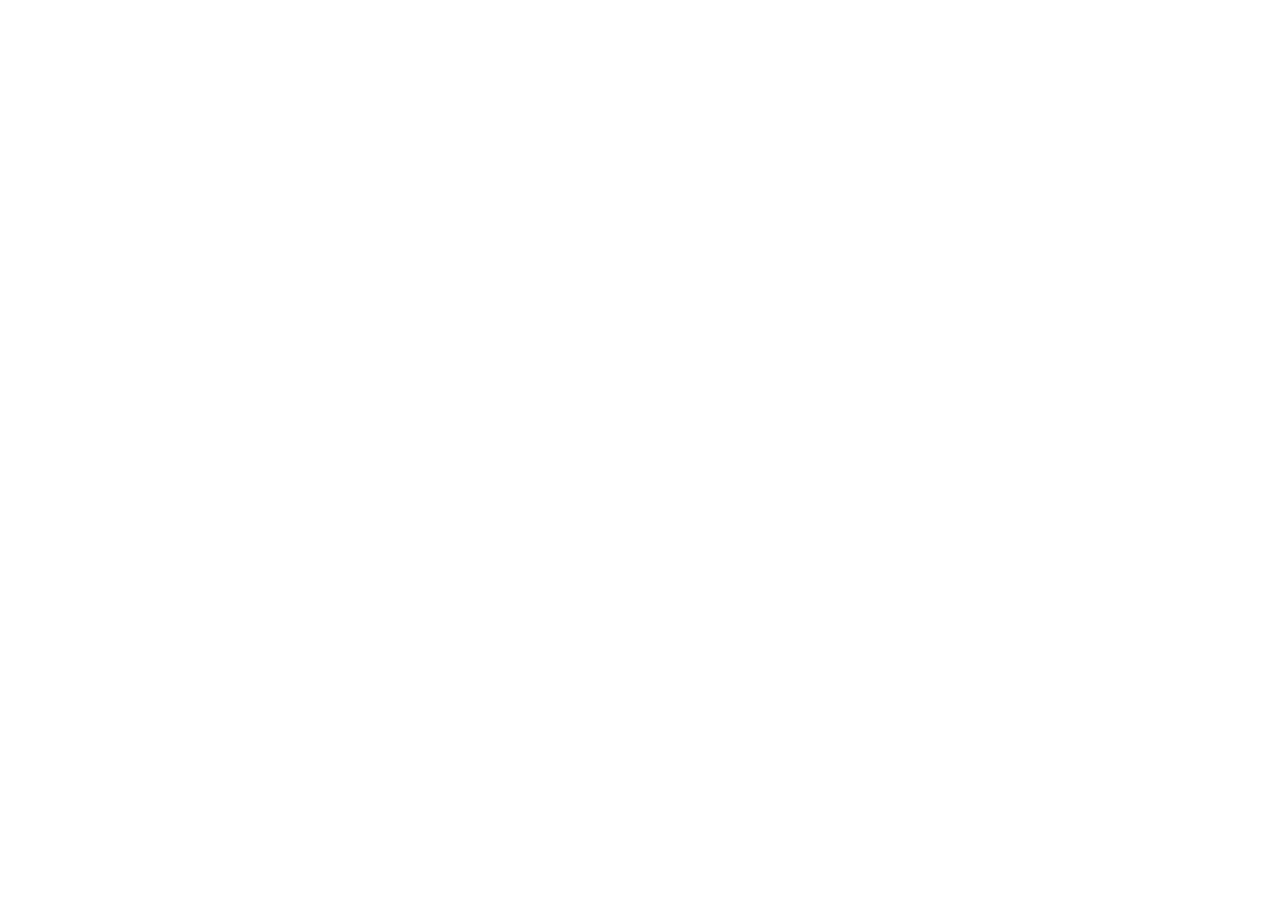
==== sounds.html @ c8763232 "new new" ====
<!DOCTYPE html>
<html lang="en">
<head>
    <meta charset="UTF-8">
    <meta name="viewport" content="width=device-width, initial-scale=1.0">
    <title>Document</title>
    <link rel="stylesheet" href="sounds_style.css">
</head>
<body>
    
</body>
</html>
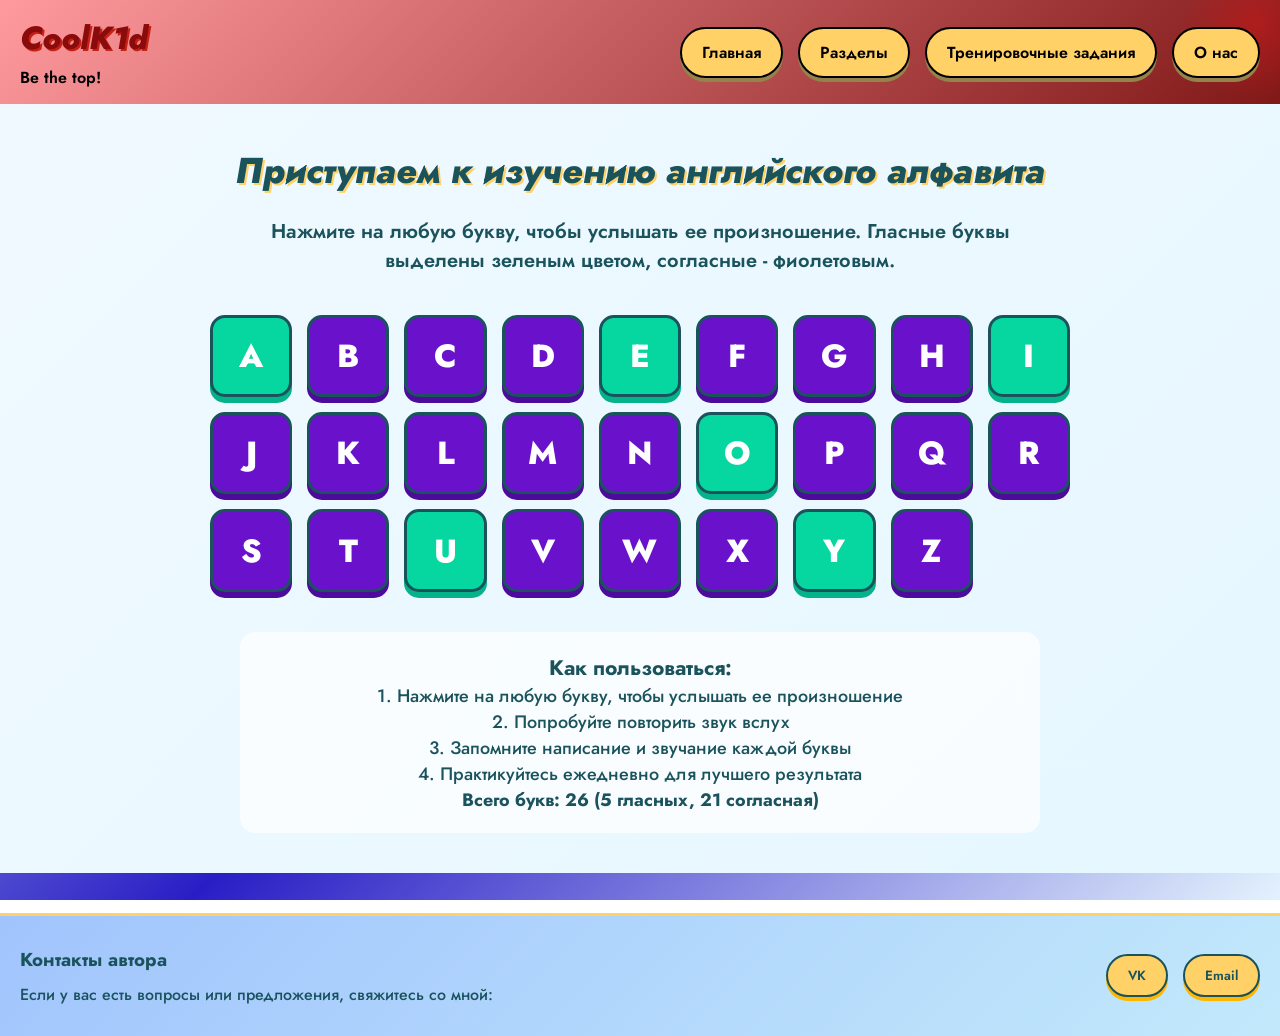
==== commit 995ec543: "Add files via upload" ====
--- a/sounds.html
+++ b/sounds.html
@@ -1,12 +1,195 @@
 <!DOCTYPE html>
-<html lang="en">
+<html lang="ru">
 <head>
     <meta charset="UTF-8">
     <meta name="viewport" content="width=device-width, initial-scale=1.0">
-    <title>Document</title>
+    <title>CoolK1d - Буквы и звуки английского языка</title>
+    <link rel="stylesheet" href="main.css">
     <link rel="stylesheet" href="sounds_style.css">
 </head>
+<script src="sounds.js"></script>
 <body>
+    <!-- Шапка сайта -->
+    <header class="header-kids">
+        <div class="container header-content">
+            <!-- Логотип -->
+            <div class="logo-kids">
+                <h1>CoolK1d</h1>
+                <p>Be the top!</p>
+            </div>
+            
+            <!-- Навигационное меню -->
+            <nav class="nav-kids">
+                <ul>
+                    <li><a href="index.html" class="nav-link">Главная</a></li>
+                    <li><a href="index.html#sections" class="nav-link">Разделы</a></li>
+                    <li><a href="#" class="nav-link">Тренировочные задания</a></li>
+                    <li><a href="#" class="nav-link">О нас</a></li>
+                </ul>
+            </nav>
+        </div>
+    </header>
+
+    <!-- Основной контент -->
+    <main class="alphabet-section">
+        <div class="container">
+            <h1 class="alphabet-title">Приступаем к изучению английского алфавита</h1>
+            <p class="alphabet-subtitle">Нажмите на любую букву, чтобы услышать ее произношение. Гласные буквы выделены зеленым цветом, согласные - фиолетовым.</p>
+            
+            <!-- Аудио элементы для каждой буквы (скрыты) -->
+            <div style="display: none;">
+                <audio id="audio-A" preload="auto">
+                    <source src="sounds_letters/a.mp3" type="audio/mpeg">
+                </audio>
+                <audio id="audio-B" preload="auto">
+                    <source src="sounds_letters/letter-b.mp3" type="audio/mpeg">
+                </audio>
+                <audio id="audio-C" preload="auto">
+                    <source src="sounds_letters/letter-c.mp3" type="audio/mpeg">
+                </audio>
+                <audio id="audio-D" preload="auto">
+                    <source src="sounds_letters/letter-d.mp3" type="audio/mpeg">
+                </audio>
+                <audio id="audio-E" preload="auto">
+                    <source src="sounds_letters/letter-e.mp3" type="audio/mpeg">
+                </audio>
+                <audio id="audio-F" preload="auto">
+                    <source src="sounds_letters/letter-f.mp3" type="audio/mpeg">
+                </audio>
+                <audio id="audio-G" preload="auto">
+                    <source src="sounds_letters/letter-g.mp3" type="audio/mpeg">
+                </audio>
+                <audio id="audio-H" preload="auto">
+                    <source src="sounds_letters/letter-h.mp3" type="audio/mpeg">
+                </audio>
+                <audio id="audio-I" preload="auto">
+                    <source src="sounds_letters/letter-i.mp3" type="audio/mpeg">
+                </audio>
+                <audio id="audio-J" preload="auto">
+                    <source src="sounds_letters/letter-j.mp3" type="audio/mpeg">
+                </audio>
+                <audio id="audio-K" preload="auto">
+                    <source src="sounds_letters/letter-k.mp3" type="audio/mpeg">
+                </audio>
+                <audio id="audio-L" preload="auto">
+                    <source src="sounds_letters/letter-l.mp3" type="audio/mpeg">
+                </audio>
+                <audio id="audio-M" preload="auto">
+                    <source src="sounds_letters/letter-m.mp3" type="audio/mpeg">
+                </audio>
+                <audio id="audio-N" preload="auto">
+                    <source src="sounds_letters/letter-n.mp3" type="audio/mpeg">
+                </audio>
+                <audio id="audio-O" preload="auto">
+                    <source src="sounds_letters/letter-o.mp3" type="audio/mpeg">
+                </audio>
+                <audio id="audio-P" preload="auto">
+                    <source src="sounds_letters/letter-p.mp3" type="audio/mpeg">
+                </audio>
+                <audio id="audio-Q" preload="auto">
+                    <source src="sounds_letters/letter-q.mp3" type="audio/mpeg">
+                </audio>
+                <audio id="audio-R" preload="auto">
+                    <source src="sounds_letters/letter-r.mp3" type="audio/mpeg">
+                </audio>
+                <audio id="audio-S" preload="auto">
+                    <source src="sounds_letters/letter-s.mp3" type="audio/mpeg">
+                </audio>
+                <audio id="audio-T" preload="auto">
+                    <source src="sounds_letters/letter-t.mp3" type="audio/mpeg">
+                </audio>
+                <audio id="audio-U" preload="auto">
+                    <source src="sounds_letters/letter-u.mp3" type="audio/mpeg">
+                </audio>
+                <audio id="audio-V" preload="auto">
+                    <source src="sounds_letters/letter-v.mp3" type="audio/mpeg">
+                </audio>
+                <audio id="audio-W" preload="auto">
+                    <source src="sounds_letters/letter-w.mp3" type="audio/mpeg">
+                </audio>
+                <audio id="audio-X" preload="auto">
+                    <source src="sounds_letters/letter-x.mp3" type="audio/mpeg">
+                </audio>
+                <audio id="audio-Y" preload="auto">
+                    <source src="sounds_letters/letter-y.mp3" type="audio/mpeg">
+                </audio>
+                <audio id="audio-Z" preload="auto">
+                    <source src="sounds_letters/letter-z.mp3" type="audio/mpeg">
+                </audio>
+            </div>
+            
+            <!-- Кнопки с буквами алфавита -->
+            <div class="alphabet-grid">
+                <!-- Гласные буквы -->
+                <button class="letter-btn vowel" onclick="playSoundAndShowAnimal('A', this)" title="Буква A. Нажмите, чтобы услышать произношение">A</button>
+                <button class="letter-btn consonant" onclick="playSoundAndShowAnimal('B', this)" title="Буква B. Нажмите, чтобы услышать произношение">B</button>
+                <button class="letter-btn consonant" onclick="playSoundAndShowAnimal('C', this)" title="Буква C. Нажмите, чтобы услышать произношение">C</button>
+                <button class="letter-btn consonant" onclick="playSoundAndShowAnimal('D', this)" title="Буква D. Нажмите, чтобы услышать произношение">D</button>
+                <button class="letter-btn vowel" onclick="playSoundAndShowAnimal('E', this)" title="Буква E. Нажмите, чтобы услышать произношение">E</button>
+                <button class="letter-btn consonant" onclick="playSoundAndShowAnimal('F', this)" title="Буква F. Нажмите, чтобы услышать произношение">F</button>
+                <button class="letter-btn consonant" onclick="playSoundAndShowAnimal('G', this)" title="Буква G. Нажмите, чтобы услышать произношение">G</button>
+                <button class="letter-btn consonant" onclick="playSoundAndShowAnimal('H', this)" title="Буква H. Нажмите, чтобы услышать произношение">H</button>
+                <button class="letter-btn vowel" onclick="playSoundAndShowAnimal('I', this)" title="Буква I. Нажмите, чтобы услышать произношение">I</button>
+                <button class="letter-btn consonant" onclick="playSoundAndShowAnimal('J', this)" title="Буква J. Нажмите, чтобы услышать произношение">J</button>
+                <button class="letter-btn consonant" onclick="playSoundAndShowAnimal('K', this)" title="Буква K. Нажмите, чтобы услышать произношение">K</button>
+                <button class="letter-btn consonant" onclick="playSoundAndShowAnimal('L', this)" title="Буква L. Нажмите, чтобы услышать произношение">L</button>
+                <button class="letter-btn consonant" onclick="playSoundAndShowAnimal('M', this)" title="Буква M. Нажмите, чтобы услышать произношение">M</button>
+                <button class="letter-btn consonant" onclick="playSoundAndShowAnimal('N', this)" title="Буква N. Нажмите, чтобы услышать произношение">N</button>
+                <button class="letter-btn vowel" onclick="playSoundAndShowAnimal('O', this)" title="Буква O. Нажмите, чтобы услышать произношение">O</button>
+                <button class="letter-btn consonant" onclick="playSoundAndShowAnimal('P', this)" title="Буква P. Нажмите, чтобы услышать произношение">P</button>
+                <button class="letter-btn consonant" onclick="playSoundAndShowAnimal('Q', this)" title="Буква Q. Нажмите, чтобы услышать произношение">Q</button>
+                <button class="letter-btn consonant" onclick="playSoundAndShowAnimal('R', this)" title="Буква R. Нажмите, чтобы услышать произношение">R</button>
+                <button class="letter-btn consonant" onclick="playSoundAndShowAnimal('S', this)" title="Буква S. Нажмите, чтобы услышать произношение">S</button>
+                <button class="letter-btn consonant" onclick="playSoundAndShowAnimal('T', this)" title="Буква T. Нажмите, чтобы услышать произношение">T</button>
+                <button class="letter-btn vowel" onclick="playSoundAndShowAnimal('U', this)" title="Буква U. Нажмите, чтобы услышать произношение">U</button>
+                <button class="letter-btn consonant" onclick="playSoundAndShowAnimal('V', this)" title="Буква V. Нажмите, чтобы услышать произношение">V</button>
+                <button class="letter-btn consonant" onclick="playSoundAndShowAnimal('W', this)" title="Буква W. Нажмите, чтобы услышать произношение">W</button>
+                <button class="letter-btn consonant" onclick="playSoundAndShowAnimal('X', this)" title="Буква X. Нажмите, чтобы услышать произношение">X</button>
+                <button class="letter-btn vowel" onclick="playSoundAndShowAnimal('Y', this)" title="Буква Y. Нажмите, чтобы услышать произношение">Y</button>
+                <button class="letter-btn consonant" onclick="playSoundAndShowAnimal('Z', this)" title="Буква Z. Нажмите, чтобы услышать произношение">Z</button>
+            </div>
+            
+            <!-- Попап с информацией о животном -->
+            <div id="animal-popup" class="animal-popup">
+                <div class="popup-content">
+                    <button class="popup-close" onclick="closeAnimalPopup()">×</button>
+                    <h3 class="popup-title">Животное на букву <span id="popup-letter">A</span></h3>
+                    <div class="popup-body">
+                        <div class="animal-image">
+                            <img id="popup-image" src="images/books.jpg" alt="Животное">
+                        </div>
+                        <div class="animal-info">
+                            <h4 id="popup-animal-name">Антилопа</h4>
+                            <p id="popup-fact">Антилопы — быстрые травоядные животные, обитающие в саваннах Африки.</p>
+                        </div>
+                    </div>
+                </div>
+            </div>
+            <div class="instructions">
+                <h3>Как пользоваться:</h3>
+                <p>1. Нажмите на любую букву, чтобы услышать ее произношение</p>
+                <p>2. Попробуйте повторить звук вслух</p>
+                <p>3. Запомните написание и звучание каждой буквы</p>
+                <p>4. Практикуйтесь ежедневно для лучшего результата</p>
+                <p><strong>Всего букв: 26 (5 гласных, 21 согласная)</strong></p>
+            </div>
+        </div>
+    </main>
+
+    <!-- Футер сайта -->
+    <footer class="footer-kids">
+        <div class="container footer-content">
+            <div class="footer-info">
+                <h3>Контакты автора</h3>
+                <p>Если у вас есть вопросы или предложения, свяжитесь со мной:</p>
+            </div>
+            <div class="footer-buttons">
+                <button class="footer-btn" onclick="window.location.href='https://vk.com/panpantori'">VK</button>
+                <button class="footer-btn" onclick="window.location.href='mailto:vikamamonova11037@gmail.com'">Email</button>
+            </div>
+        </div>
+    </footer>
+
     
 </body>
 </html>
--- a/main.css
+++ b/main.css
@@ -0,0 +1,385 @@
+@import url('https://fonts.googleapis.com/css2?family=Jost:ital,wght@0,100..900;1,100..900&display=swap');
+
+* {
+    margin: 0;
+    padding: 0;
+    box-sizing: border-box;
+}
+
+body {
+    background: linear-gradient(135deg, #e0f7fa 0%, #291ec5 50%, #e3f2fd 100%);
+    background-attachment: fixed;
+    font-family: "Jost", sans-serif;
+    min-height: 100vh;
+}
+
+
+h1 {
+    font-family: "Jost", sans-serif;
+    font-weight: 400;
+}
+
+
+a {
+    text-decoration: none;
+}
+
+html {
+    scroll-behavior: smooth;
+}
+
+img {
+    max-width: 100%;
+}
+
+/* Стили для новой шапки */
+.header-kids {
+    background: linear-gradient(135deg, #ff9a9e 0%, #811818 100%);
+    padding: 15px 0;
+    box-shadow: 0 4px 12px rgba(0, 0, 0, 0.1);
+    position: relative;
+    overflow: hidden;
+}
+
+.header-kids::before {
+    content: "";
+    position: absolute;
+    top: -50px;
+    right: -50px;
+    width: 150px;
+    height: 150px;
+    background: radial-gradient(circle, rgba(255, 18, 18, 0.3) 0%, rgba(255,255,255,0) 70%);
+    border-radius: 50%;
+}
+
+.header-content {
+    display: flex;
+    justify-content: space-between;
+    align-items: center;
+    flex-wrap: wrap;
+    position: relative;
+    z-index: 2;
+    padding: 0 20px;
+}
+
+/* Логотип */
+.logo-kids h1 {
+    color: #8a0b0b;
+    font-family: "Jost", sans-serif;
+    font-weight: 800;
+    font-size: 32px;
+    text-shadow: 2px 2px 0 #c72116;
+    margin-bottom: 5px;
+    -webkit-text-stroke:0;
+}
+
+.logo-kids p {
+    color: #000000;
+    font-family: "Jost", sans-serif;
+    font-weight: 600;
+    font-size: 16px;
+    margin: 0;
+}
+
+/* Навигация */
+.nav-kids ul {
+    display: flex;
+    list-style: none;
+    gap: 15px;
+}
+
+.nav-link {
+    display: block;
+    padding: 12px 20px;
+    background: #ffd166;
+    color: #000000;
+    font-family: "Jost", sans-serif;
+    font-weight: 600;
+    border-radius: 30px;
+    transition: all 0.3s ease;
+    box-shadow: 0 4px 0 #96824b;
+    border: 2px solid #000000;
+}
+
+.nav-link:hover {
+    transform: translateY(-3px);
+    box-shadow: 0 6px 0 #ffb700;
+    background: #ffdc73;
+}
+
+.nav-link.active {
+    background: #b92b00;
+    box-shadow: 0 4px 0 #770101;
+    color: white;
+}
+
+/* Адаптивность */
+@media (max-width: 768px) {
+    .header-content {
+        flex-direction: column;
+        gap: 15px;
+    }
+    
+    .nav-kids ul {
+        flex-wrap: wrap;
+        justify-content: center;
+    }
+    
+    .logo-kids {
+        text-align: center;
+    }
+}
+
+/* Стили для футера */
+.footer-kids {
+    background: linear-gradient(135deg, #a1c4fd 0%, #c2e9fb 100%);
+    padding: 30px 0;
+    margin-top: 40px;
+    border-top: 3px solid #ffd166;
+}
+
+.footer-content {
+    display: flex;
+    justify-content: space-between;
+    align-items: center;
+    flex-wrap: wrap;
+    padding: 0 20px;
+}
+
+.footer-info h3 {
+    color: #1a535c;
+    font-family: "Jost", sans-serif;
+    font-weight: 700;
+    margin-bottom: 10px;
+}
+
+.footer-info p {
+    color: #1a535c;
+    font-family: "Jost", sans-serif;
+    font-weight: 500;
+    margin: 0;
+}
+
+.footer-buttons {
+    display: flex;
+    gap: 15px;
+}
+
+.footer-btn {
+    padding: 10px 20px;
+    background: #ffd166;
+    color: #1a535c;
+    font-family: "Jost", sans-serif;
+    font-weight: 600;
+    border: none;
+    border-radius: 30px;
+    cursor: pointer;
+    transition: all 0.3s ease;
+    box-shadow: 0 4px 0 #ffb700;
+    border: 2px solid #1a535c;
+}
+
+.footer-btn:hover {
+    transform: translateY(-3px);
+    box-shadow: 0 6px 0 #ffb700;
+    background: #ffdc73;
+}
+
+/* Адаптивность для футера */
+@media (max-width: 768px) {
+    .footer-content {
+        flex-direction: column;
+        gap: 20px;
+        text-align: center;
+    }
+    
+    .footer-buttons {
+        justify-content: center;
+    }
+}
+
+/* Стили для главного меню */
+.main-content {
+    padding: 40px 0;
+    background: linear-gradient(135deg, #f0f9ff 0%, #e6f7ff 100%);
+}
+
+.section-title {
+    text-align: center;
+    color: #1a535c;
+    font-family: "Jost", sans-serif;
+    font-weight: 800;
+    font-size: 36px;
+    margin-bottom: 40px;
+    text-shadow: 2px 2px 0 #ffd166;
+}
+
+.sections-grid {
+    display: grid;
+    grid-template-columns: repeat(auto-fit, minmax(280px, 1fr));
+    gap: 30px;
+    padding: 0 20px;
+}
+
+.section-card {
+    background: white;
+    border-radius: 20px;
+    overflow: hidden;
+    box-shadow: 0 10px 20px rgba(0, 0, 0, 0.1);
+    transition: all 0.3s ease;
+    border: 3px solid #ffd166;
+    text-align: center;
+}
+
+.section-card:hover {
+    transform: translateY(-10px);
+    box-shadow: 0 15px 30px rgba(0, 0, 0, 0.15);
+}
+
+.section-img {
+    width: 100%;
+    height: 180px;
+    object-fit: cover;
+    border-bottom: 3px solid #ffd166;
+}
+
+.section-card h3 {
+    color: #1a535c;
+    font-family: "Jost", sans-serif;
+    font-weight: 700;
+    font-size: 22px;
+    padding: 15px 20px 10px;
+    min-height: 80px;
+    display: flex;
+    align-items: center;
+    justify-content: center;
+}
+
+.section-card p {
+    color: #1a535c;
+    font-family: "Jost", sans-serif;
+    font-weight: 500;
+    padding: 0 20px;
+    min-height: 80px;
+    display: flex;
+    align-items: center;
+    justify-content: center;
+}
+
+.section-btn {
+    margin: 20px;
+    padding: 12px 30px;
+    background: #06d6a0;
+    color: white;
+    font-family: "Jost", sans-serif;
+    font-weight: 700;
+    font-size: 16px;
+    border: none;
+    border-radius: 30px;
+    cursor: pointer;
+    transition: all 0.3s ease;
+    box-shadow: 0 4px 0 #05b38a;
+    border: 2px solid #1a535c;
+}
+
+.section-btn:hover {
+    transform: translateY(-3px);
+    box-shadow: 0 6px 0 #05b38a;
+    background: #09f7bb;
+}
+
+/* Адаптивность для главного меню */
+@media (max-width: 768px) {
+    .section-title {
+        font-size: 28px;
+    }
+    
+    .sections-grid {
+        grid-template-columns: 1fr;
+        padding: 0 15px;
+    }
+}
+
+/* Стили для hero-секции */
+.hero {
+    display: flex;
+    align-items: center;
+    justify-content: space-between;
+    padding: 60px 20px;
+    background: linear-gradient(135deg, #e3f2fd 0%, #bbdefb 100%);
+    border-radius: 20px;
+    margin: 30px 0;
+    box-shadow: 0 10px 30px rgba(0, 0, 0, 0.1);
+    border: 3px solid #ffd166;
+}
+
+.hero--info {
+    flex: 1;
+    padding-right: 30px;
+}
+
+.hero--info h2 {
+    color: #1a535c;
+    font-family: "Jost", sans-serif;
+    font-weight: 700;
+    font-size: 32px;
+    margin-bottom: 20px;
+    text-shadow: 1px 1px 0 #ffd166;
+}
+
+.hero--info h1 {
+    color: #ff6b6b;
+    font-family: "Jost", sans-serif;
+    font-weight: 800;
+    font-size: 48px;
+    margin-bottom: 20px;
+    text-shadow: 2px 2px 0 #1a535c;
+    -webkit-text-stroke: 0;
+}
+
+.hero--info p {
+    color: #1a535c;
+    font-family: "Jost", sans-serif;
+    font-weight: 500;
+    font-size: 18px;
+    line-height: 1.6;
+    margin-bottom: 30px;
+}
+
+.hero img {
+    flex: 1;
+    max-width: 50%;
+    border-radius: 20px;
+    border: 3px solid #1a535c;
+    box-shadow: 0 10px 20px rgba(0, 0, 0, 0.1);
+}
+
+/* Адаптивность для hero-секции */
+@media (max-width: 768px) {
+    .hero {
+        flex-direction: column;
+        padding: 30px 20px;
+    }
+    
+    .hero--info {
+        padding-right: 0;
+        margin-bottom: 30px;
+        text-align: center;
+    }
+    
+    .hero img {
+        max-width: 100%;
+    }
+}
+
+h1 {
+    color: #a1bedf;
+    -webkit-text-stroke: 1px rgb(0, 0, 0);
+    color: #ff0000;
+    font-family: "Jost", serif;
+    font-weight: 300;
+    font-style: oblique;
+    font-size: 120px;
+    text-align: center;
+
+}
--- a/sounds_style.css
+++ b/sounds_style.css
@@ -0,0 +1,226 @@
+/* Дополнительные стили для страницы sounds.html */
+
+.alphabet-section {
+    padding: 40px 0;
+    background: linear-gradient(135deg, #f0f9ff 0%, #e6f7ff 100%);
+    position: relative;
+}
+
+.alphabet-title {
+    text-align: center;
+    color: #1a535c;
+    font-family: "Jost", sans-serif;
+    font-weight: 800;
+    font-size: 36px;
+    margin-bottom: 20px;
+    text-shadow: 2px 2px 0 #ffd166;
+    -webkit-text-stroke:0;
+}
+
+.alphabet-subtitle {
+    text-align: center;
+    color: #1a535c;
+    font-family: "Jost", sans-serif;
+    font-weight: 600;
+    font-size: 20px;
+    margin-bottom: 40px;
+    max-width: 800px;
+    margin-left: auto;
+    margin-right: auto;
+}
+
+.alphabet-grid {
+    display: grid;
+    grid-template-columns: repeat(auto-fill, minmax(80px, 1fr));
+    gap: 15px;
+    max-width: 900px;
+    margin: 0 auto;
+    padding: 0 20px;
+}
+
+.letter-btn {
+    width: 100%;
+    aspect-ratio: 1;
+    background: #ff6b6b;
+    color: white;
+    font-family: "Jost", sans-serif;
+    font-weight: 800;
+    font-size: 32px;
+    border: none;
+    border-radius: 15px;
+    cursor: pointer;
+    transition: all 0.3s ease;
+    box-shadow: 0 6px 0 #d32f2f;
+    border: 3px solid #1a535c;
+    display: flex;
+    align-items: center;
+    justify-content: center;
+}
+
+.letter-btn:hover {
+    transform: translateY(-5px);
+    box-shadow: 0 10px 0 #d32f2f;
+    background: #ff8e8e;
+}
+
+.letter-btn:active {
+    transform: translateY(0);
+    box-shadow: 0 4px 0 #d32f2f;
+}
+
+.letter-btn.vowel {
+    background: #06d6a0;
+    box-shadow: 0 6px 0 #05b38a;
+}
+
+.letter-btn.vowel:hover {
+    background: #09f7bb;
+    box-shadow: 0 10px 0 #05b38a;
+}
+
+.letter-btn.consonant {
+    background: #6a11cb;
+    box-shadow: 0 6px 0 #4d0b9c;
+}
+
+.letter-btn.consonant:hover {
+    background: #7d1fe0;
+    box-shadow: 0 10px 0 #4d0b9c;
+}
+
+.instructions {
+    text-align: center;
+    color: #1a535c;
+    font-family: "Jost", sans-serif;
+    font-weight: 500;
+    font-size: 18px;
+    margin-top: 40px;
+    padding: 20px;
+    background: rgba(255, 255, 255, 0.7);
+    border-radius: 15px;
+    max-width: 800px;
+    margin-left: auto;
+    margin-right: auto;
+}
+/* Стили для попапа с животным */
+.animal-popup {
+    display: none;
+    position: absolute;
+    z-index: 100;
+    width: auto;
+    height: auto;
+    background-color: transparent;
+    pointer-events: none;
+}
+
+.popup-content {
+    background: linear-gradient(135deg, #ffd166, #ff9e6d);
+    border-radius: 12px;
+    padding: 12px;
+    max-width: 250px;
+    width: auto;
+    box-shadow: 0 8px 16px rgba(0, 0, 0, 0.3);
+    border: 3px solid #1a535c;
+    position: relative;
+    font-family: "Jost", sans-serif;
+    color: #1a535c;
+    pointer-events: auto;
+}
+
+.popup-close {
+    position: absolute;
+    top: 10px;
+    right: 10px;
+    background: #ff6b6b;
+    color: white;
+    border: none;
+    border-radius: 50%;
+    width: 22px;
+    height: 22px;
+    font-size: 14px;
+    cursor: pointer;
+    display: flex;
+    align-items: center;
+    justify-content: center;
+    transition: all 0.2s;
+    line-height: 1;
+    padding: 0;
+}
+
+.popup-close:hover {
+    background: #d32f2f;
+    transform: scale(1.1);
+}
+
+.popup-title {
+    text-align: center;
+    font-size: 20px;
+    margin-bottom: 12px;
+    color: #1a535c;
+    text-shadow: 1px 1px 0 #ffd166;
+    padding-right: 35px;
+}
+
+.popup-body {
+    display: flex;
+    flex-direction: column;
+    align-items: center;
+    gap: 20px;
+}
+
+.animal-image img {
+    width: 120px;
+    height: 120px;
+    object-fit: cover;
+    border-radius: 10px;
+    border: 3px solid #1a535c;
+    box-shadow: 0 6px 12px rgba(0, 0, 0, 0.2);
+}
+
+.animal-info {
+    text-align: center;
+}
+
+.animal-info h4 {
+    font-size: 18px;
+    margin-bottom: 8px;
+    color: #1a535c;
+}
+
+.animal-info p {
+    font-size: 14px;
+    line-height: 1.4;
+    color: #333;
+}
+
+@media (max-width: 768px) {
+    .popup-content {
+        padding: 10px;
+        max-width: 200px;
+    }
+    .animal-image img {
+        width: 80px;
+        height: 80px;
+    }
+    .popup-title {
+        font-size: 18px;
+        padding-right: 30px;
+    }
+    .animal-info h4 {
+        font-size: 16px;
+    }
+    .animal-info p {
+        font-size: 12px;
+    }
+}
+
+@media (max-width: 768px) {
+    .alphabet-grid {
+        grid-template-columns: repeat(auto-fill, minmax(70px, 1fr));
+        gap: 10px;
+    }
+    
+    .letter-btn {
+        font-size: 28px;
+    }
+}
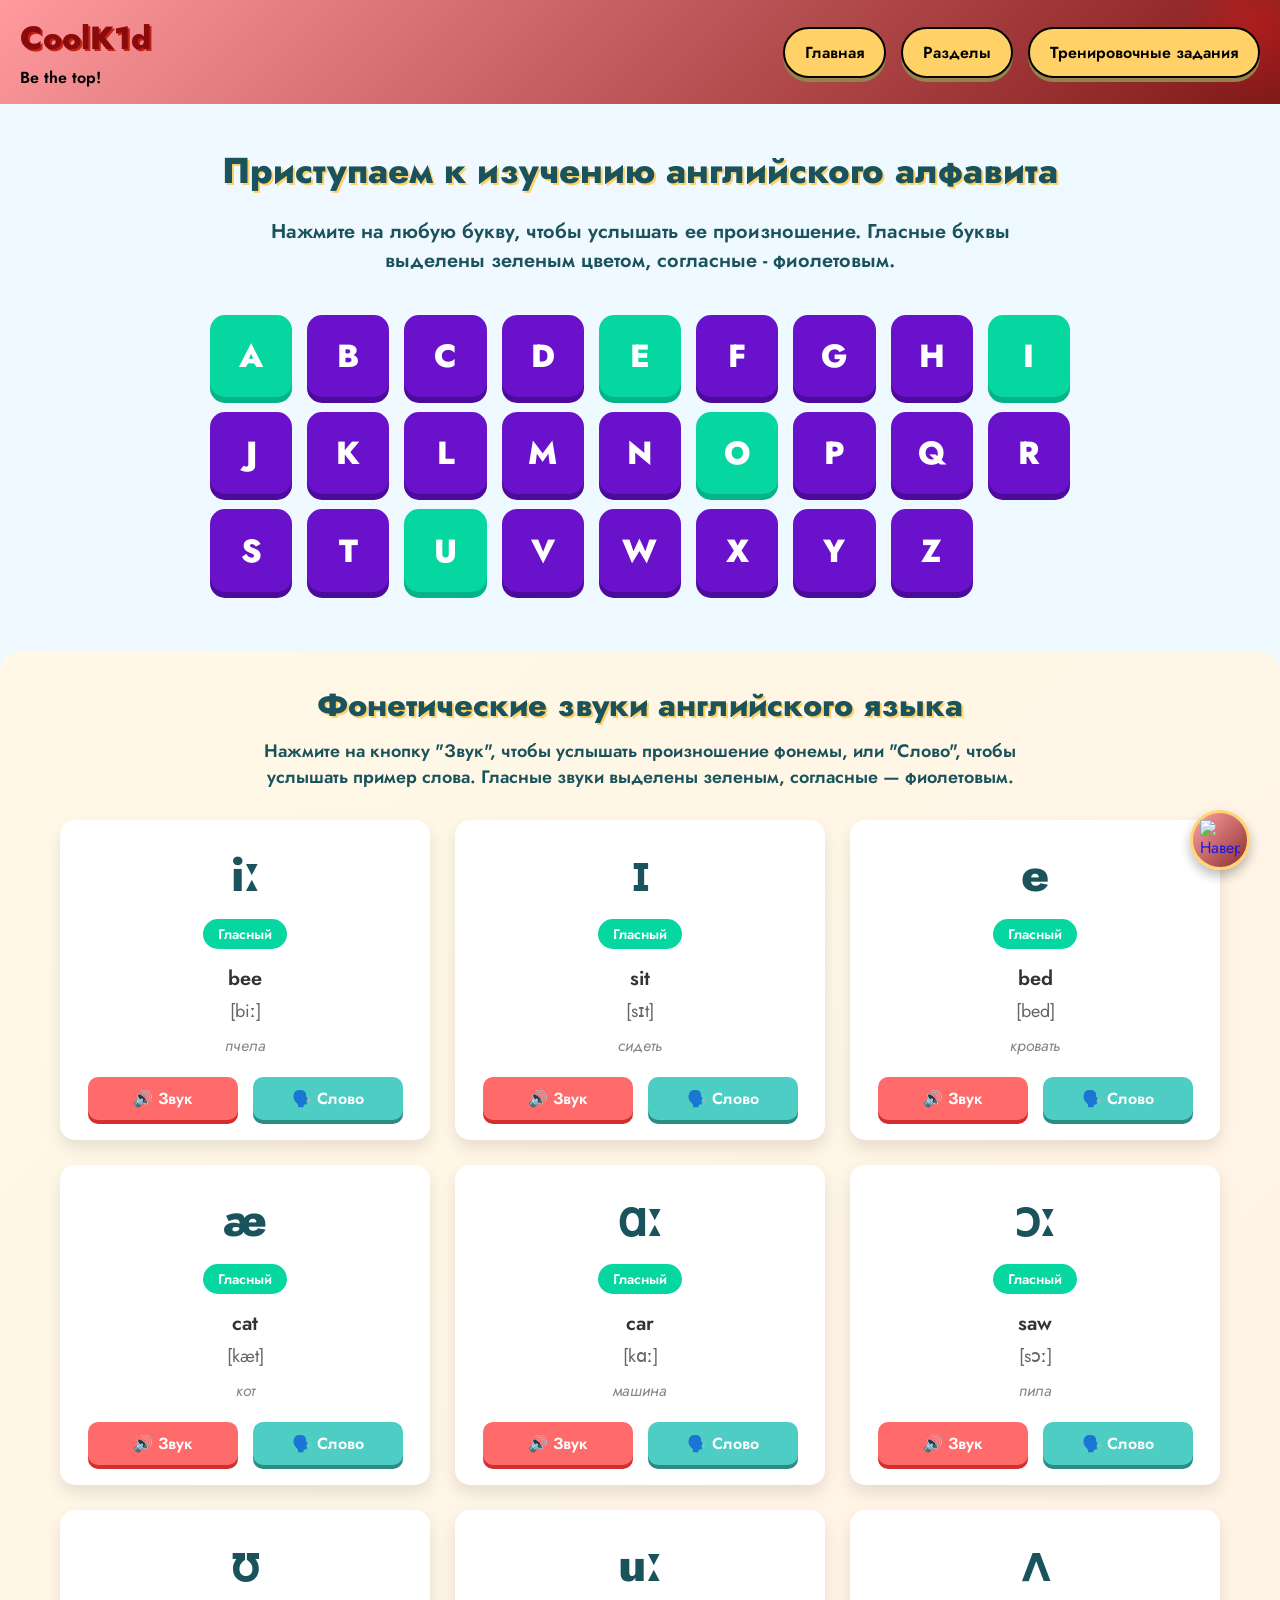
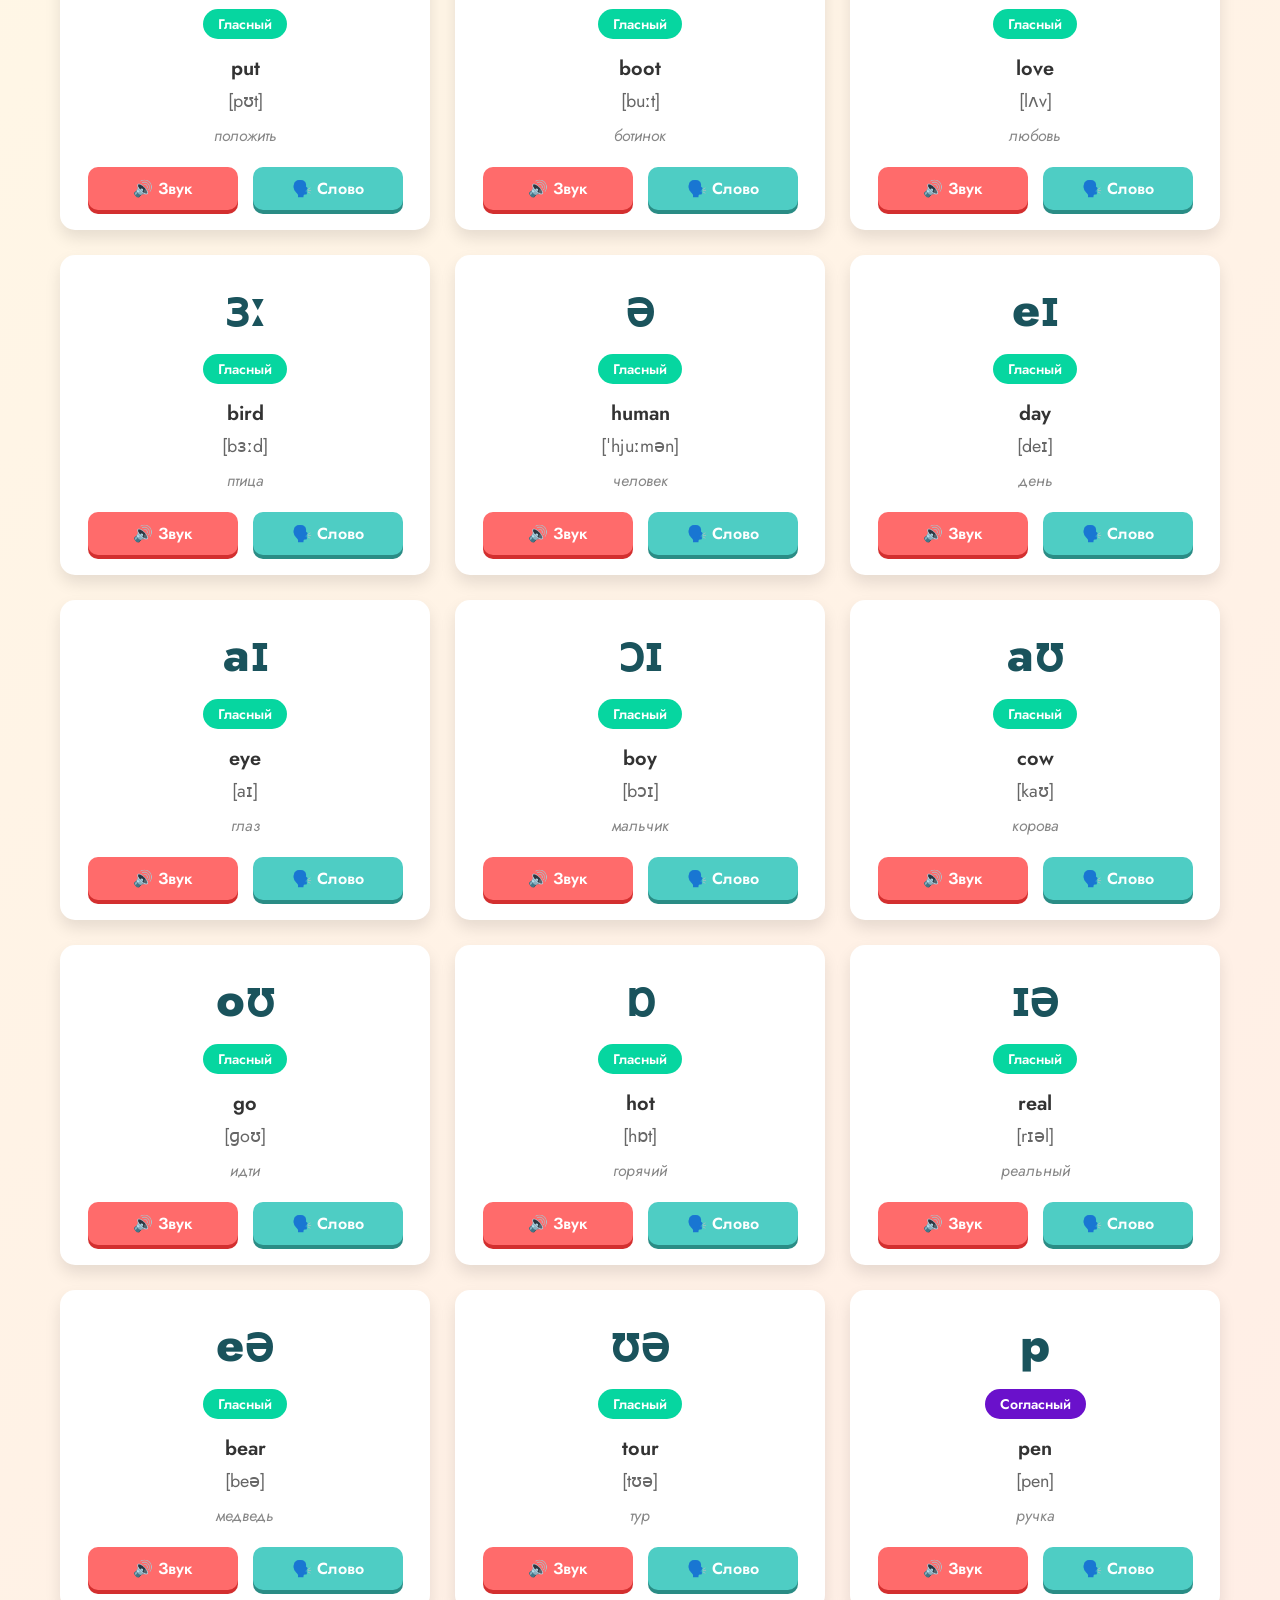
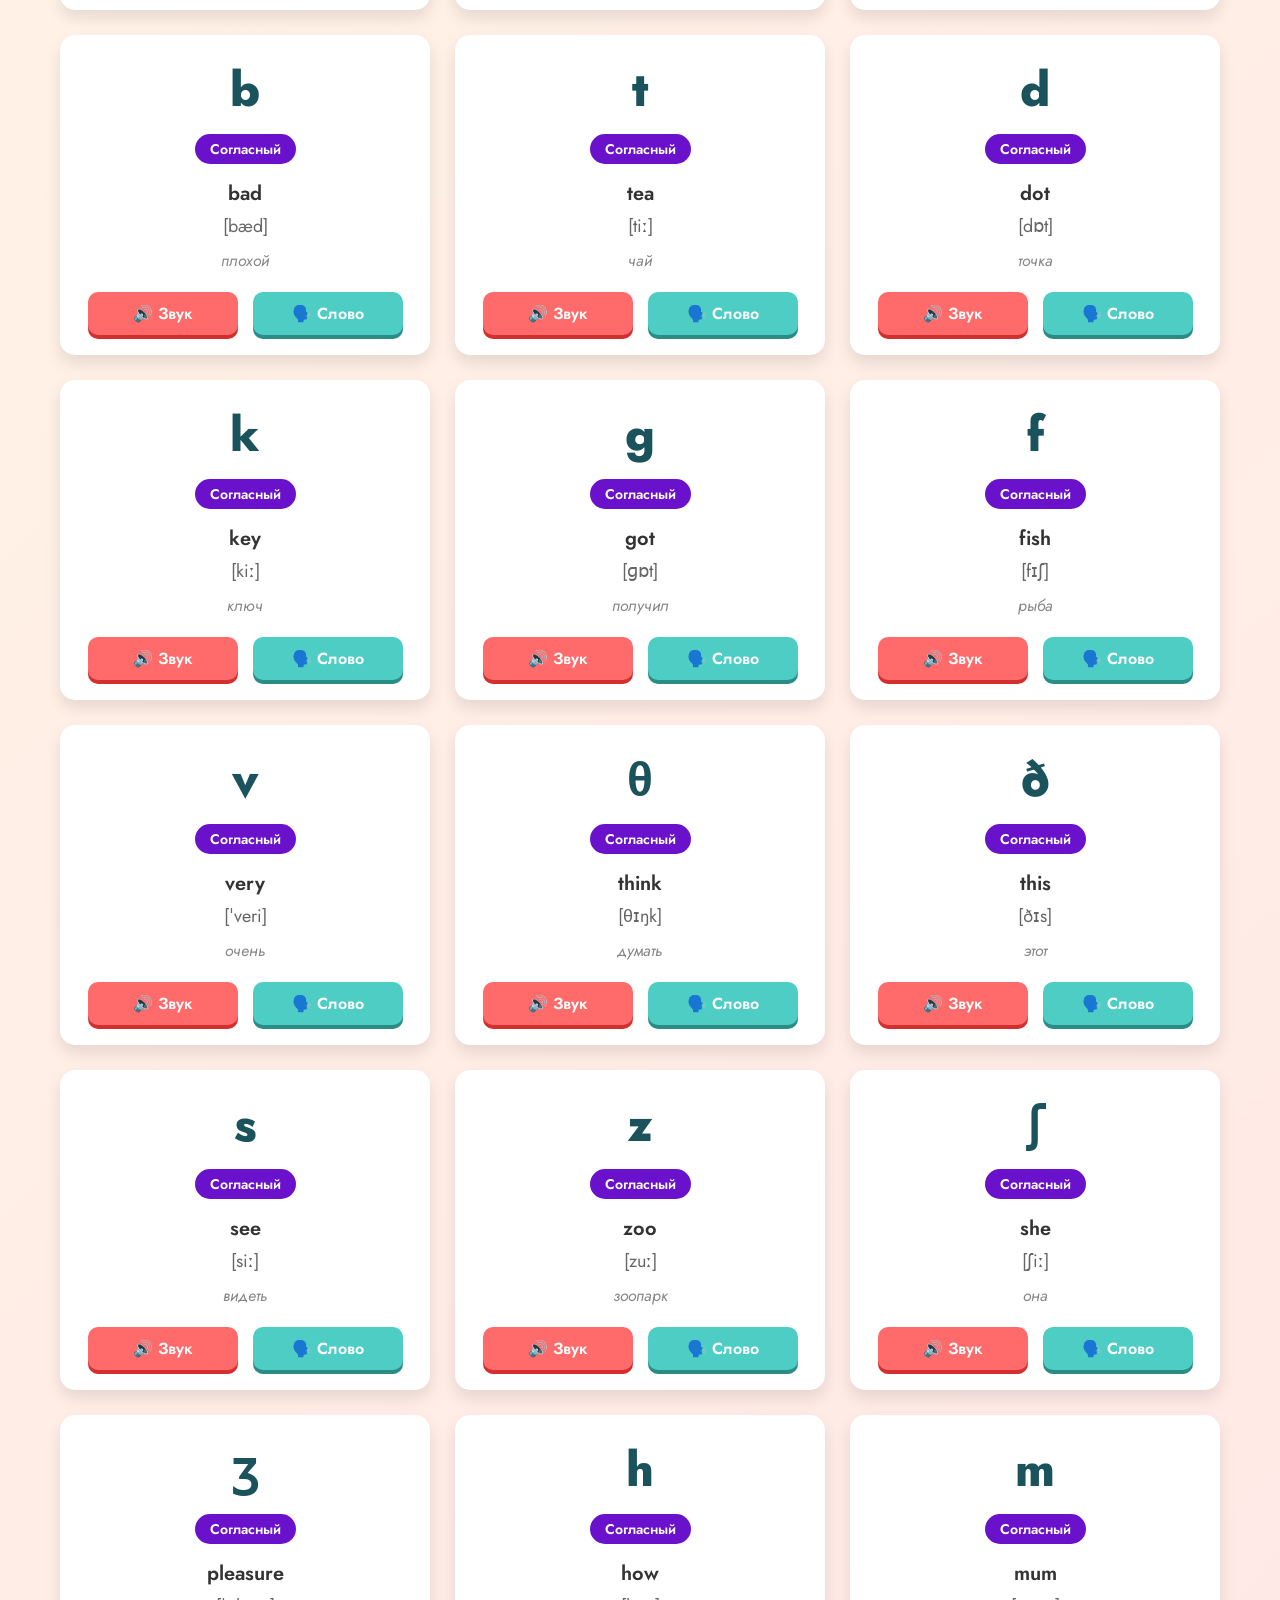
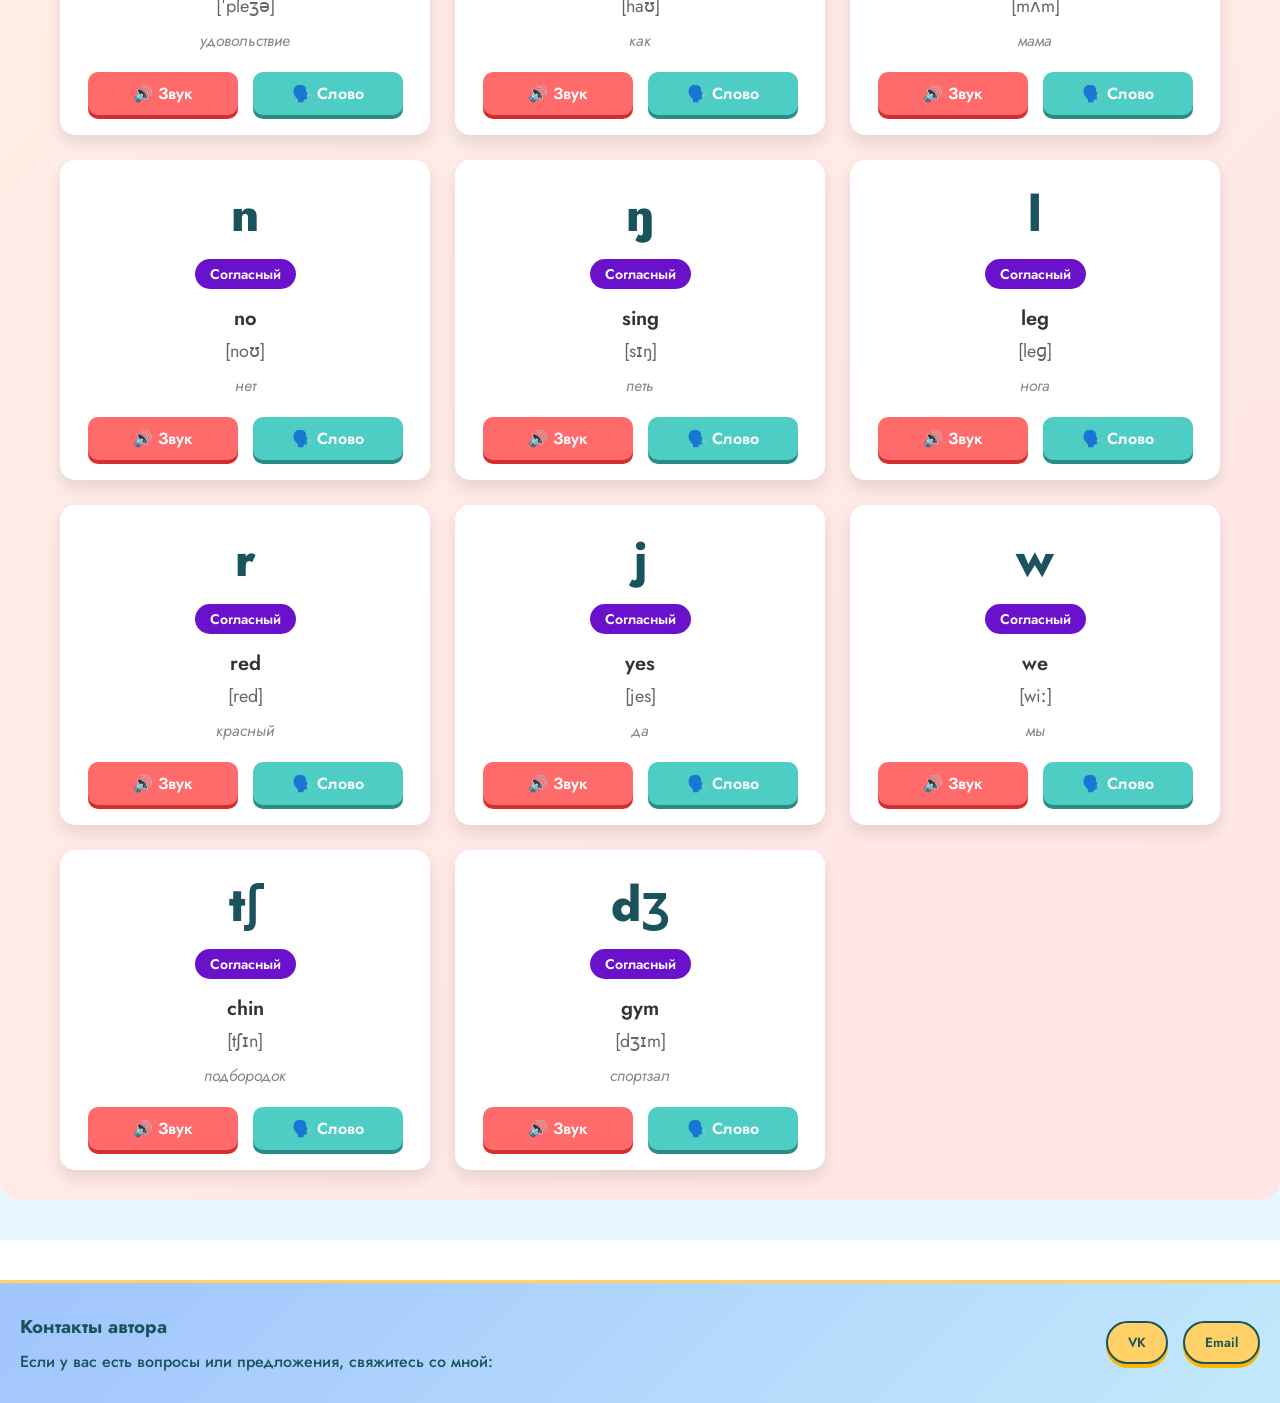
==== commit d92b62e6: "Add files via upload" ====
--- a/sounds.html
+++ b/sounds.html
@@ -1,4 +1,4 @@
-<!DOCTYPE html>
+﻿<!DOCTYPE html>
 <html lang="ru">
 <head>
     <meta charset="UTF-8">
@@ -24,7 +24,6 @@
                     <li><a href="index.html" class="nav-link">Главная</a></li>
                     <li><a href="index.html#sections" class="nav-link">Разделы</a></li>
                     <li><a href="#" class="nav-link">Тренировочные задания</a></li>
-                    <li><a href="#" class="nav-link">О нас</a></li>
                 </ul>
             </nav>
         </div>
@@ -36,7 +35,7 @@
             <h1 class="alphabet-title">Приступаем к изучению английского алфавита</h1>
             <p class="alphabet-subtitle">Нажмите на любую букву, чтобы услышать ее произношение. Гласные буквы выделены зеленым цветом, согласные - фиолетовым.</p>
             
-            <!-- Аудио элементы для каждой буквы (скрыты) -->
+            <!-- Аудио элементы для каждой буквы (скрытые) -->
             <div style="display: none;">
                 <audio id="audio-A" preload="auto">
                     <source src="sounds_letters/a.mp3" type="audio/mpeg">
@@ -117,6 +116,9 @@
                     <source src="sounds_letters/letter-z.mp3" type="audio/mpeg">
                 </audio>
             </div>
+            
+            <!-- Аудио элементы для звуков (скрытые, будут сгенерированы JavaScript) -->
+            <div id="audio-container-sounds" style="display: none;"></div>
             
             <!-- Кнопки с буквами алфавита -->
             <div class="alphabet-grid">
@@ -145,34 +147,36 @@
                 <button class="letter-btn consonant" onclick="playSoundAndShowAnimal('V', this)" title="Буква V. Нажмите, чтобы услышать произношение">V</button>
                 <button class="letter-btn consonant" onclick="playSoundAndShowAnimal('W', this)" title="Буква W. Нажмите, чтобы услышать произношение">W</button>
                 <button class="letter-btn consonant" onclick="playSoundAndShowAnimal('X', this)" title="Буква X. Нажмите, чтобы услышать произношение">X</button>
-                <button class="letter-btn vowel" onclick="playSoundAndShowAnimal('Y', this)" title="Буква Y. Нажмите, чтобы услышать произношение">Y</button>
+                <button class="letter-btn consonant" onclick="playSoundAndShowAnimal('Y', this)" title="Буква Y. Нажмите, чтобы услышать произношение">Y</button>
                 <button class="letter-btn consonant" onclick="playSoundAndShowAnimal('Z', this)" title="Буква Z. Нажмите, чтобы услышать произношение">Z</button>
             </div>
             
-            <!-- Попап с информацией о животном -->
-            <div id="animal-popup" class="animal-popup">
+            <!-- Раздел звуков английского языка -->
+            <section class="sounds-section">
+                <div class="container">
+                    <h2 class="sounds-title">Фонетические звуки английского языка</h2>
+                    <p class="sounds-subtitle">Нажмите на кнопку "Звук", чтобы услышать произношение фонемы, или "Слово", чтобы услышать пример слова. Гласные звуки выделены зеленым, согласные — фиолетовым.</p>
+                    <div id="sounds-grid" class="sounds-grid">
+                        <!-- Карточки звуков будут сгенерированы JavaScript -->
+                    </div>
+                </div>
+            </section>
+            
+            <!-- Попап с животным -->
+            <div class="animal-popup" id="animal-popup">
                 <div class="popup-content">
                     <button class="popup-close" onclick="closeAnimalPopup()">×</button>
-                    <h3 class="popup-title">Животное на букву <span id="popup-letter">A</span></h3>
-                    <div class="popup-body">
-                        <div class="animal-image">
-                            <img id="popup-image" src="images/books.jpg" alt="Животное">
-                        </div>
-                        <div class="animal-info">
-                            <h4 id="popup-animal-name">Антилопа</h4>
-                            <p id="popup-fact">Антилопы — быстрые травоядные животные, обитающие в саваннах Африки.</p>
-                        </div>
+                    <div class="animal-image">
+                        <img id="popup-image" src="images/animals/antilope.jpg" alt="Животное">
+                    </div>
+                    <div class="animal-info">
+                        <h3 id="popup-letter">A</h3>
+                        <h4 id="popup-animal-name">Антилопа</h4>
+                        <p id="popup-fact">Антилопы — быстрые травоядные животные, обитающие в саваннах Африки.</p>
                     </div>
                 </div>
             </div>
-            <div class="instructions">
-                <h3>Как пользоваться:</h3>
-                <p>1. Нажмите на любую букву, чтобы услышать ее произношение</p>
-                <p>2. Попробуйте повторить звук вслух</p>
-                <p>3. Запомните написание и звучание каждой буквы</p>
-                <p>4. Практикуйтесь ежедневно для лучшего результата</p>
-                <p><strong>Всего букв: 26 (5 гласных, 21 согласная)</strong></p>
-            </div>
+            
         </div>
     </main>
 
@@ -190,6 +194,12 @@
         </div>
     </footer>
 
-    
+    <!-- Кнопка "Наверх" -->
+    <a href="#" class="scroll-to-top">
+        <img src="images/arrow.png" alt="Наверх">
+    </a>
+
+    <script src="scroll-to-top.js"></script>
+    <script src="email-popup.js"></script>
 </body>
-</html>+</html>
--- a/main.css
+++ b/main.css
@@ -6,6 +6,16 @@
     box-sizing: border-box;
 }
 
+html, body {
+    margin: 0;
+    padding: 0;
+    width: 100%;
+}
+
+html {
+    scroll-behavior: smooth;
+}
+
 body {
     background: linear-gradient(135deg, #e0f7fa 0%, #291ec5 50%, #e3f2fd 100%);
     background-attachment: fixed;
@@ -14,31 +24,34 @@
 }
 
 
+h1, h2, h3, h4, h5, h6 {
+    font-family: "Jost", sans-serif;
+}
+
 h1 {
-    font-family: "Jost", sans-serif;
     font-weight: 400;
 }
 
+p, button, input, textarea, select {
+    font-family: "Jost", sans-serif;
+}
 
 a {
     text-decoration: none;
 }
 
-html {
-    scroll-behavior: smooth;
-}
-
 img {
     max-width: 100%;
 }
 
-/* Стили для новой шапки */
+/* Стили для шапки */
 .header-kids {
     background: linear-gradient(135deg, #ff9a9e 0%, #811818 100%);
     padding: 15px 0;
     box-shadow: 0 4px 12px rgba(0, 0, 0, 0.1);
     position: relative;
     overflow: hidden;
+    margin-top: 0;
 }
 
 .header-kids::before {
@@ -198,6 +211,58 @@
     }
 }
 
+/* Кнопка "Наверх" */
+.scroll-to-top {
+    position: fixed;
+    bottom: 30px;
+    right: 30px;
+    width: 60px;
+    height: 60px;
+    border-radius: 50%;
+    background: linear-gradient(135deg, #ff9a9e 0%, #811818 100%);
+    display: flex;
+    align-items: center;
+    justify-content: center;
+    box-shadow: 0 6px 12px rgba(0, 0, 0, 0.3);
+    border: 3px solid #ffd166;
+    z-index: 1000;
+    transition: all 0.3s ease;
+    opacity: 0.9;
+}
+
+.scroll-to-top.footer-visible {
+    bottom: 120px; /* Поднимаем кнопку выше, когда футер виден */
+}
+
+.scroll-to-top:hover {
+    transform: translateY(-5px);
+    box-shadow: 0 10px 20px rgba(0, 0, 0, 0.4);
+    opacity: 1;
+}
+
+.scroll-to-top img {
+    width: 40px;
+    height: 40px;
+    object-fit: contain;
+}
+
+/* Адаптивность для кнопки */
+@media (max-width: 768px) {
+    .scroll-to-top {
+        bottom: 20px;
+        right: 20px;
+        width: 50px;
+        height: 50px;
+    }
+    .scroll-to-top.footer-visible {
+        bottom: 100px; /* Меньшее смещение на мобильных */
+    }
+    .scroll-to-top img {
+        width: 30px;
+        height: 30px;
+    }
+}
+
 /* Стили для главного меню */
 .main-content {
     padding: 40px 0;
@@ -372,14 +437,3 @@
     }
 }
 
-h1 {
-    color: #a1bedf;
-    -webkit-text-stroke: 1px rgb(0, 0, 0);
-    color: #ff0000;
-    font-family: "Jost", serif;
-    font-weight: 300;
-    font-style: oblique;
-    font-size: 120px;
-    text-align: center;
-
-}
--- a/sounds_style.css
+++ b/sounds_style.css
@@ -51,7 +51,7 @@
     cursor: pointer;
     transition: all 0.3s ease;
     box-shadow: 0 6px 0 #d32f2f;
-    border: 3px solid #1a535c;
+    border: none;
     display: flex;
     align-items: center;
     justify-content: center;
@@ -102,6 +102,168 @@
     margin-left: auto;
     margin-right: auto;
 }
+
+/* Стили для раздела звуков */
+.sounds-section {
+    margin-top: 60px;
+    padding: 30px 0;
+    background: linear-gradient(135deg, #fff9e6 0%, #ffe6e6 100%);
+    border-radius: 20px;
+    border: none;
+}
+
+.sounds-title {
+    text-align: center;
+    color: #1a535c;
+    font-family: "Jost", sans-serif;
+    font-weight: 800;
+    font-size: 32px;
+    margin-bottom: 10px;
+    text-shadow: 2px 2px 0 #ffd166;
+}
+
+.sounds-subtitle {
+    text-align: center;
+    color: #1a535c;
+    font-family: "Jost", sans-serif;
+    font-weight: 600;
+    font-size: 18px;
+    margin-bottom: 30px;
+    max-width: 800px;
+    margin-left: auto;
+    margin-right: auto;
+}
+
+.sounds-grid {
+    display: grid;
+    grid-template-columns: repeat(auto-fill, minmax(300px, 1fr));
+    gap: 25px;
+    max-width: 1200px;
+    margin: 0 auto;
+    padding: 0 20px;
+}
+
+.sound-card {
+    background: white;
+    border-radius: 15px;
+    padding: 20px;
+    box-shadow: 0 8px 16px rgba(0, 0, 0, 0.1);
+    border: none;
+    transition: all 0.3s ease;
+    display: flex;
+    flex-direction: column;
+    align-items: center;
+    text-align: center;
+}
+
+.sound-card:hover {
+    transform: translateY(-10px);
+    box-shadow: 0 15px 30px rgba(0, 0, 0, 0.2);
+}
+
+.sound-symbol {
+    font-size: 48px;
+    font-weight: 800;
+    color: #1a535c;
+    margin-bottom: 10px;
+    font-family: "Jost", sans-serif;
+}
+
+.sound-type {
+    display: inline-block;
+    padding: 5px 15px;
+    border-radius: 20px;
+    font-size: 14px;
+    font-weight: 600;
+    margin-bottom: 15px;
+    font-family: "Jost", sans-serif;
+}
+
+.sound-type.vowel {
+    background: #06d6a0;
+    color: white;
+}
+
+.sound-type.consonant {
+    background: #6a11cb;
+    color: white;
+}
+
+.sound-example {
+    font-size: 20px;
+    font-weight: 600;
+    color: #333;
+    margin-bottom: 5px;
+    font-family: "Jost", sans-serif;
+}
+
+.sound-transcription {
+    font-size: 18px;
+    color: #666;
+    margin-bottom: 10px;
+    font-family: "Jost", sans-serif;
+}
+
+.sound-translation {
+    font-size: 16px;
+    color: #888;
+    margin-bottom: 20px;
+    font-style: italic;
+}
+
+.sound-buttons {
+    display: flex;
+    gap: 15px;
+    width: 100%;
+    justify-content: center;
+}
+
+.sound-btn {
+    padding: 10px 20px;
+    border: none;
+    border-radius: 10px;
+    font-family: "Jost", sans-serif;
+    font-weight: 600;
+    font-size: 16px;
+    cursor: pointer;
+    transition: all 0.2s;
+    flex: 1;
+    max-width: 150px;
+    display: flex;
+    align-items: center;
+    justify-content: center;
+    gap: 8px;
+}
+
+.sound-btn.play-sound {
+    background: #ff6b6b;
+    color: white;
+    box-shadow: 0 4px 0 #d32f2f;
+}
+
+.sound-btn.play-sound:hover {
+    background: #ff8e8e;
+    transform: translateY(-3px);
+    box-shadow: 0 7px 0 #d32f2f;
+}
+
+.sound-btn.play-word {
+    background: #4ecdc4;
+    color: white;
+    box-shadow: 0 4px 0 #2a8c85;
+}
+
+.sound-btn.play-word:hover {
+    background: #6ae0d7;
+    transform: translateY(-3px);
+    box-shadow: 0 7px 0 #2a8c85;
+}
+
+.sound-btn:active {
+    transform: translateY(0);
+    box-shadow: 0 2px 0;
+}
+
 /* Стили для попапа с животным */
 .animal-popup {
     display: none;
@@ -115,12 +277,12 @@
 
 .popup-content {
     background: linear-gradient(135deg, #ffd166, #ff9e6d);
-    border-radius: 12px;
-    padding: 12px;
-    max-width: 250px;
+    border-radius: 10px;
+    padding: 10px;
+    max-width: 200px;
     width: auto;
-    box-shadow: 0 8px 16px rgba(0, 0, 0, 0.3);
-    border: 3px solid #1a535c;
+    box-shadow: 0 6px 12px rgba(0, 0, 0, 0.3);
+    border: none;
     position: relative;
     font-family: "Jost", sans-serif;
     color: #1a535c;
@@ -168,13 +330,20 @@
     gap: 20px;
 }
 
+.animal-image {
+    display: flex;
+    justify-content: center;
+    align-items: center;
+    width: 100%;
+}
+
 .animal-image img {
-    width: 120px;
-    height: 120px;
+    width: 100px;
+    height: 100px;
     object-fit: cover;
-    border-radius: 10px;
-    border: 3px solid #1a535c;
-    box-shadow: 0 6px 12px rgba(0, 0, 0, 0.2);
+    border-radius: 8px;
+    border: 2px solid #1a535c;
+    box-shadow: 0 4px 8px rgba(0, 0, 0, 0.2);
 }
 
 .animal-info {
@@ -195,22 +364,22 @@
 
 @media (max-width: 768px) {
     .popup-content {
-        padding: 10px;
-        max-width: 200px;
+        padding: 8px;
+        max-width: 160px;
     }
     .animal-image img {
-        width: 80px;
-        height: 80px;
+        width: 70px;
+        height: 70px;
     }
     .popup-title {
-        font-size: 18px;
-        padding-right: 30px;
+        font-size: 16px;
+        padding-right: 25px;
     }
     .animal-info h4 {
-        font-size: 16px;
+        font-size: 14px;
     }
     .animal-info p {
-        font-size: 12px;
+        font-size: 11px;
     }
 }
 
